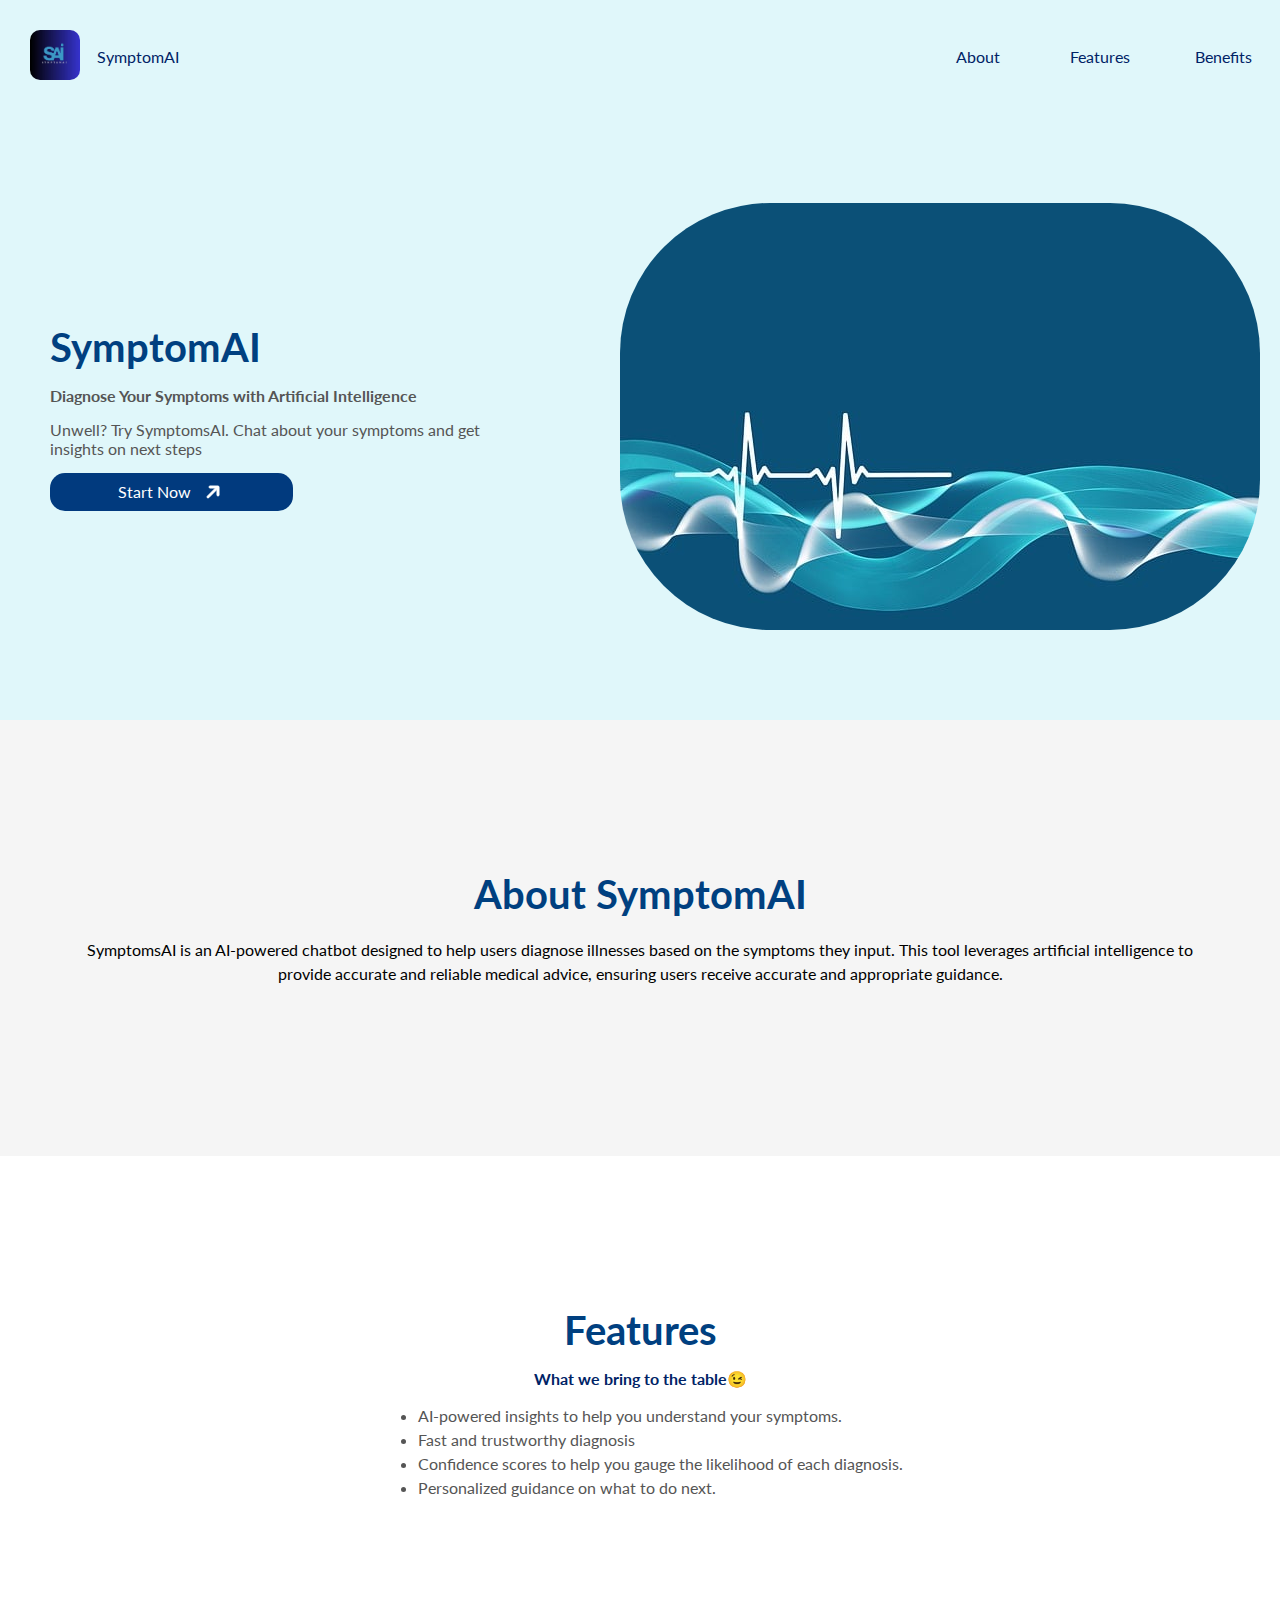
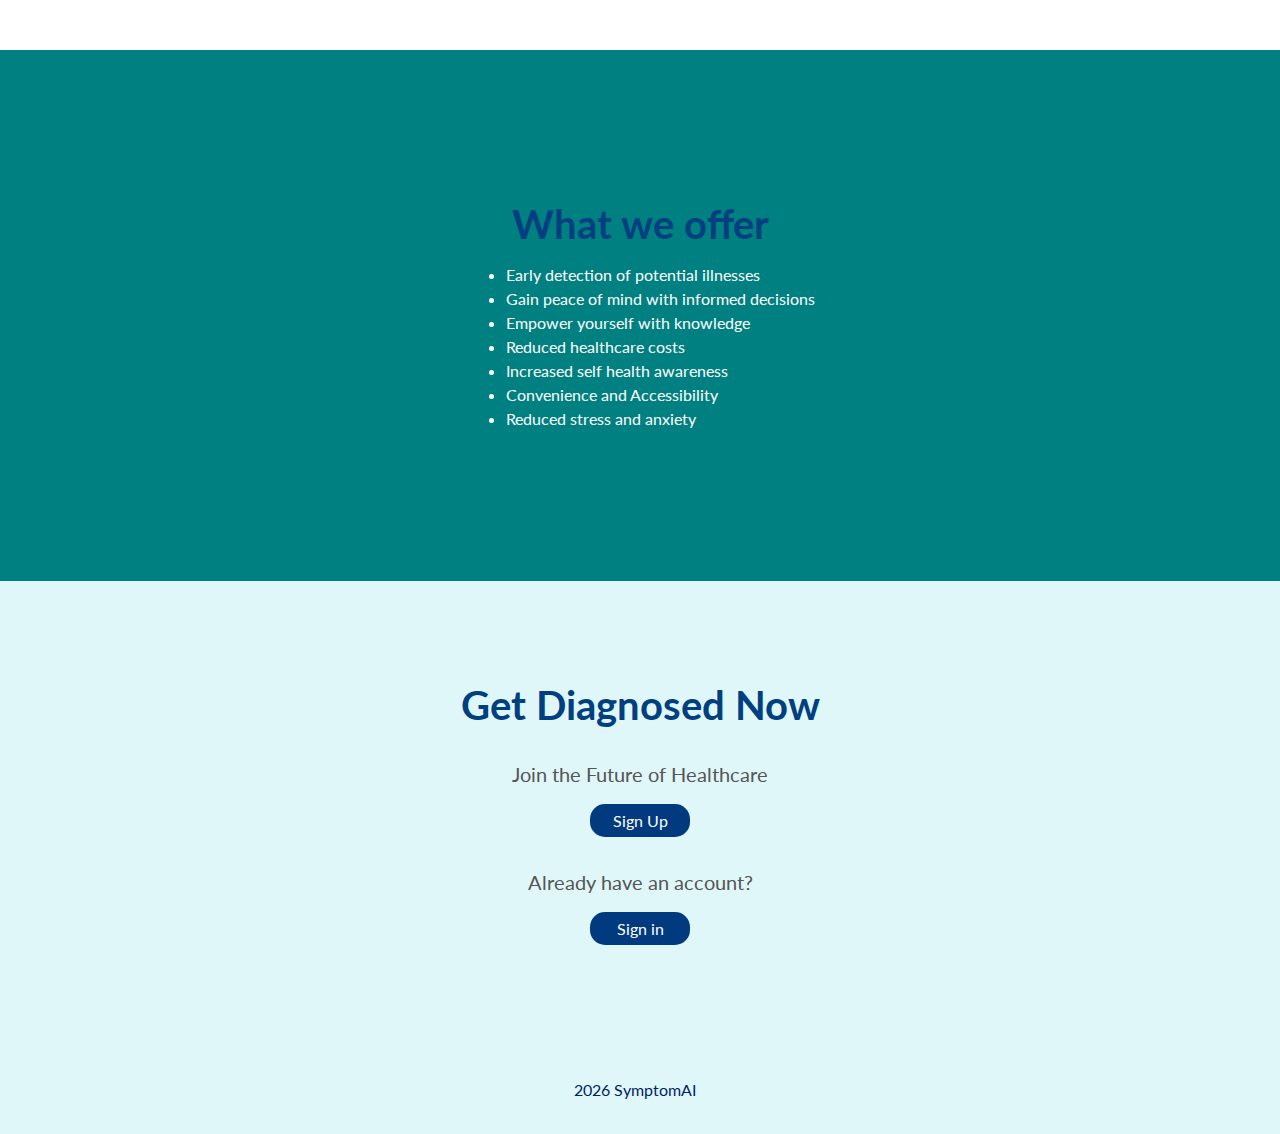
==== src/index.html @ 1d0151fc "Made the landing page responsive and other completed pages responsive, added a sign up page, replace" ====
<!DOCTYPE html>
<html lang="en">
<head>
    <meta charset="UTF-8">
    <meta name="viewport" content="width=device-width, initial-scale=1.0">
    <!-- Favicon -->
     <link rel="icon" type="image/jpg" href="/images/SymptomsAI logo.jpg">
    <title>SymptomAI: Diagnose with AI</title>
    <!-- Styling -->
    <link rel="stylesheet" href="/styles/style.css">

    <!-- Fonts -->
      <!-- Fonts -->
    <link rel="preconnect" href="https://fonts.googleapis.com">
    <link rel="preconnect" href="https://fonts.gstatic.com" crossorigin>
    <link href="https://fonts.googleapis.com/css2?family=Lato:ital,wght@0,100;0,300;0,400;0,700;0,900;1,100;1,300;1,400;1,700;1,900&display=swap" rel="stylesheet">

    <!-- JavaScript -->
    <script src="/src/index.js" defer></script>

</head>
<body onload="displayCurrentYear()">
    <header>
        <div class="head">
           <a href="#home"> <img src="/images/SymptomsAI logo.jpg" id="header-logo" style= "width:50px; border-radius: 10px;"></a>
          <p>SymptomAI</p>
        </div>
        <!-- Hamburger Icon -->
        <div class="hamburger-menu">
           <div class="bar"></div>
           <div class="bar"></div>
           <div class="bar"></div>
        </div>

        <nav class="navigation">            
            <a href="#about">About</a>
            <a href="#features">Features</a>
            <a href="#benefits">Benefits</a>
        </nav>
    </header>

    <main>
        <!-- Hero -->
        <section class="hero" id="home">
            <div class="hero-main " >
                <h1>SymptomAI</h1>
                <h4>Diagnose Your Symptoms with Artificial Intelligence</h4>
                
                <p>Unwell? Try SymptomsAI. Chat about your symptoms and get insights on next steps</p>
                <a class="btn hero-btn" href="/src/register.html">Start Now<img src="/images/diagonal-arrow.svg" alt=""></a>
            </div>
            <div>
                <img class="main-img" src="/images/medicine.jpg" alt="Image by Gerd Altmann from Pixabay">
            </div>   
        </section>

        <!-- About -->
        <section id="about" >
            <div class="about">
              <h3>About SymptomAI</h3>
              <p>SymptomsAI is an AI-powered chatbot designed to help users diagnose illnesses based on the symptoms they input. This tool leverages artificial intelligence to provide accurate and reliable medical advice, ensuring users receive accurate and appropriate guidance.</p>
            </div>  
        </section>

        <!-- Features -->
        <section id="features" class="features">
            <h3>Features</h3>
            <h4>What we bring to the table😉 </h4>
            <ul>
                <li>AI-powered insights to help you understand your symptoms.</li>
                <li>Fast and trustworthy diagnosis</li>
                <li>Confidence scores to help you gauge the likelihood of each diagnosis.</li>
                <li>Personalized guidance on what to do next.</li>
            </ul>
        </section>

        <!-- Benefits -->
        <section id="benefits" class="benefits">
            <h3>What we offer </h3>
            <ul>
                <li>Early detection of potential illnesses</li>
                <li>Gain peace of mind with informed decisions</li>
                <li>Empower yourself with knowledge</li>
                <li>Reduced healthcare costs</li>
                <li>Increased self health awareness</li>
                <li>Convenience and Accessibility</li>
                <li>Reduced stress and anxiety</li>
            </ul>
        </section>
        <!-- CTA (Call To Action) -->
        <section id="action" class="cta">
            
            <h2>Get Diagnosed Now</h2>
            <p>Join the Future of Healthcare </p>
            <a class="btn other-btn" href="/src/register.html" target="_blank">Sign Up</a>
            <p>Already have an account?</p>
            <a class="btn other-btn" href="/src/login.html" target="_self">Sign in</a>
        </section>
    </main>

     <!-- Back to top arrow -->
     <button onclick="topFunction()" id="myBtn" title="Go to top"><img src="/images/up-arrow.svg"></button>

    <footer>
        <p> <span id="currentYear"></span> SymptomAI</p> </p>
    </footer>
</body>
</html>
---- styles/style.css ----
/* General Styling */

* {
  margin: 0;
  box-sizing: border-box;
  scroll-behavior: smooth;
  font-family: "Lato", sans-serif;
  
}

body{
  background-color: #E0F7FA;
}
h2, h3{
  color: #004080;
  font-weight: bold;
  font-size: 40px;
}

/* NavBar */

/* Hamburger Menu */
.hamburger-menu {
  display: none; 
  cursor: pointer;
  position: fixed;
  right:20px;
  top:20px;
  z-index: 10;
}

.hamburger-menu .bar {
  width: 25px;
  height: 3px;
  background-color: #002366;
  margin: 5px 0;
  transition: 0.4s;
}

header {
  display: flex;
  flex-direction: row;
  justify-content: space-between;
  align-items: center;
  padding: 10px;
  margin:20px;
  gap: 10px;
  color: #FFFFFF;
  scroll-behavior: smooth;
  position: relative;
}

.head {
  display: flex;
  align-items: center;
  gap: 7px;
  color:#002366
}

.head p{
  margin-left: 10px;
}

nav {
  display: flex;
  gap: 70px; 
}

nav a {
  text-decoration: none;
  color: #002366;
  cursor: pointer;
  max-width: 55px;
}

nav a:hover {
  text-decoration: underline;
}

.btn {
  padding: 7px;
  width: 50%;
  background-color: #013a7e;
  color: #FFFFFF;
  border: none;
  border-radius: 15px;
  cursor: pointer;
  text-align: center;
  text-decoration: none;
}



.btn:hover {
  background-color: #026b6b;
}

/* Hero */
.hero {
  display: flex;
  gap: 15px;
  justify-content: center;
  align-items: center;
  padding: 70px 0;
  background-color: #E0F7FA;
}

.hero div {
  display: flex;
  flex-direction: column;
  gap: 15px;
  justify-content: center;
}

.hero-main{
  margin: 50px;
}

.hero h1 {
  color: #004080;
  font-weight: bold;
  font-size: 40px;
}

.hero h4, .hero p {
  color: #555555;
}

/* Hero image Animation */
@keyframes slideInFromLeft {
  0% {
    transform: translateX(-100%);
    opacity: 0;
    border-radius: 250px;
  }
  100% {
    transform: translateX(0);
    opacity: 1;
  }
}

.main-img{
  border-radius: 150px;
  margin:20px;
  animation: slideInFromLeft 2s ease-out forwards;
}

.hero-btn{
  display: flex;
  gap: 10px;
  justify-content: center;
  align-items: center;
  text-align: center;
}
/* About */
.about {
  text-align: center;
  padding: 150px 40PX;
  background-color: #F5F5F5;
}

.about p {
  margin: 20px;
  line-height: 1.5;
  text-align: center;
}

/* Features */
.features {
  display: flex;
  flex-direction: column;
  gap: 15px;
  justify-content: center;
  align-items: center;
  padding: 150px 40PX;
  background-color: #FFFFFF;
}


.features h4{
 color: #002366;
}
.features ul {
  color: #555555;
  line-height: 1.5;
}

/* Benefits */
.benefits {
  display: flex;
  flex-direction: column;
  gap: 15px;
  justify-content: center;
  align-items: center;
  padding: 150px 40PX;
  background-color: #008080;
}

.benefits ul {
  color: #FFFFFF;
  line-height: 1.5;
}


/* CTA (Call To ACtion) */
.cta {
  display: flex;
  flex-direction: column;
  gap: 15px;
  justify-content: center;
  align-items: center;
  padding: 100px 40PX;
  background-color: #E0F7FA;
}

.cta p {
  color: #555555;
  line-height: 1.5;
  text-align: center;
  font-size: 20px;
  padding-top: 15px;
}

.other-btn{
  width:100px;
}

/* Footer */
footer {
  display: flex;
  flex-direction: row;
  justify-content: center;
  padding: 35px;
  gap: 10px;
  background-color: #E0F7FA;
  color: #002366;
}


#myBtn {
  display: none; 
  position: fixed; 
  bottom: 20px; 
  right: 30px; 
  z-index: 99; 
  border: none; 
  outline: none;
  background-color: #002366;
  color: white; 
  cursor: pointer; 
  padding: 15px; 
  border-radius: 10px; 
}



/* Media Queries */
@media (max-width: 576px) {

/* Navigation */
  .hamburger-menu {
    display: block; 
  }
  .navigation {
    display: none; 
    position: fixed;
    top: 0;
    left: -100%; /* Hide off-screen initially */
    width: 100%;
    background-color: #f4f4f4;
    transition: left 0.4s;
    flex-direction: column;
    padding:30px;
    z-index: 9;  
  }

  .navigation.show {
    display: flex;
    flex-direction: column;
    left: 0; 
  }

   .head p{
    display: none;
   }

/* Hero */
  .hero h1{
    font-size: 30px;
  }
  h2, h3{
    font-size: 24px;
  }

  .hero{
    display: flex;
    flex-direction: column;
    justify-content: center;
   align-items: center;
   text-align: center;
  }

  .hero-btn {
    margin-left: auto;
    margin-right: auto;
  }

  .main-img{
   display: none;  
  }
}


@media (max-width: 768px) {
  nav{
    gap:15px;
  }

   nav a {
    font-size: 17px;
  }

  .main-img{
    display: none;
  } 

  .hero-main{
    margin:20px;
  }

  .about, .benefits, .features, .cta {
    padding: 150px 20px;
  }

}


@media (max-width: 992px) {

  nav{
    gap:30px;
  }
  nav a {
    font-size: 17.5px;
  }

  .main-img{
    border-radius: 450px;
    width: 400px;
  }
}
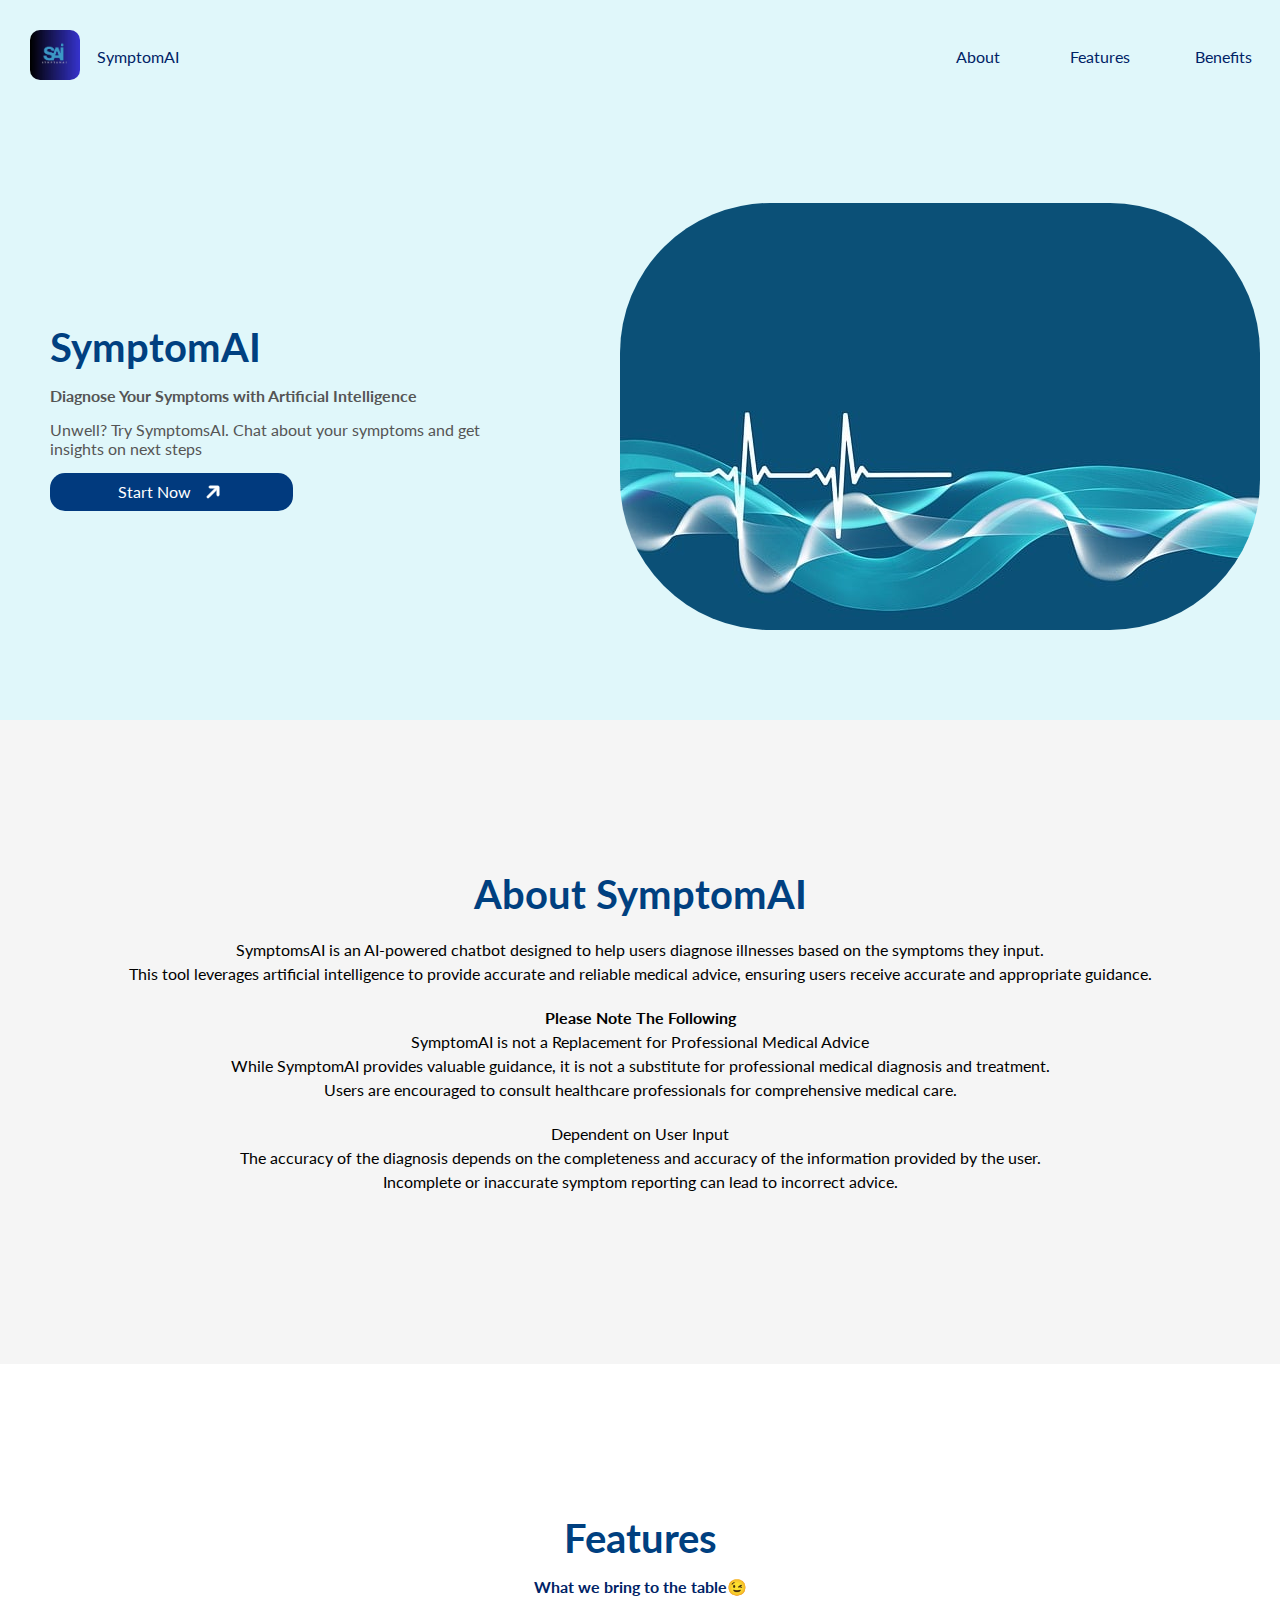
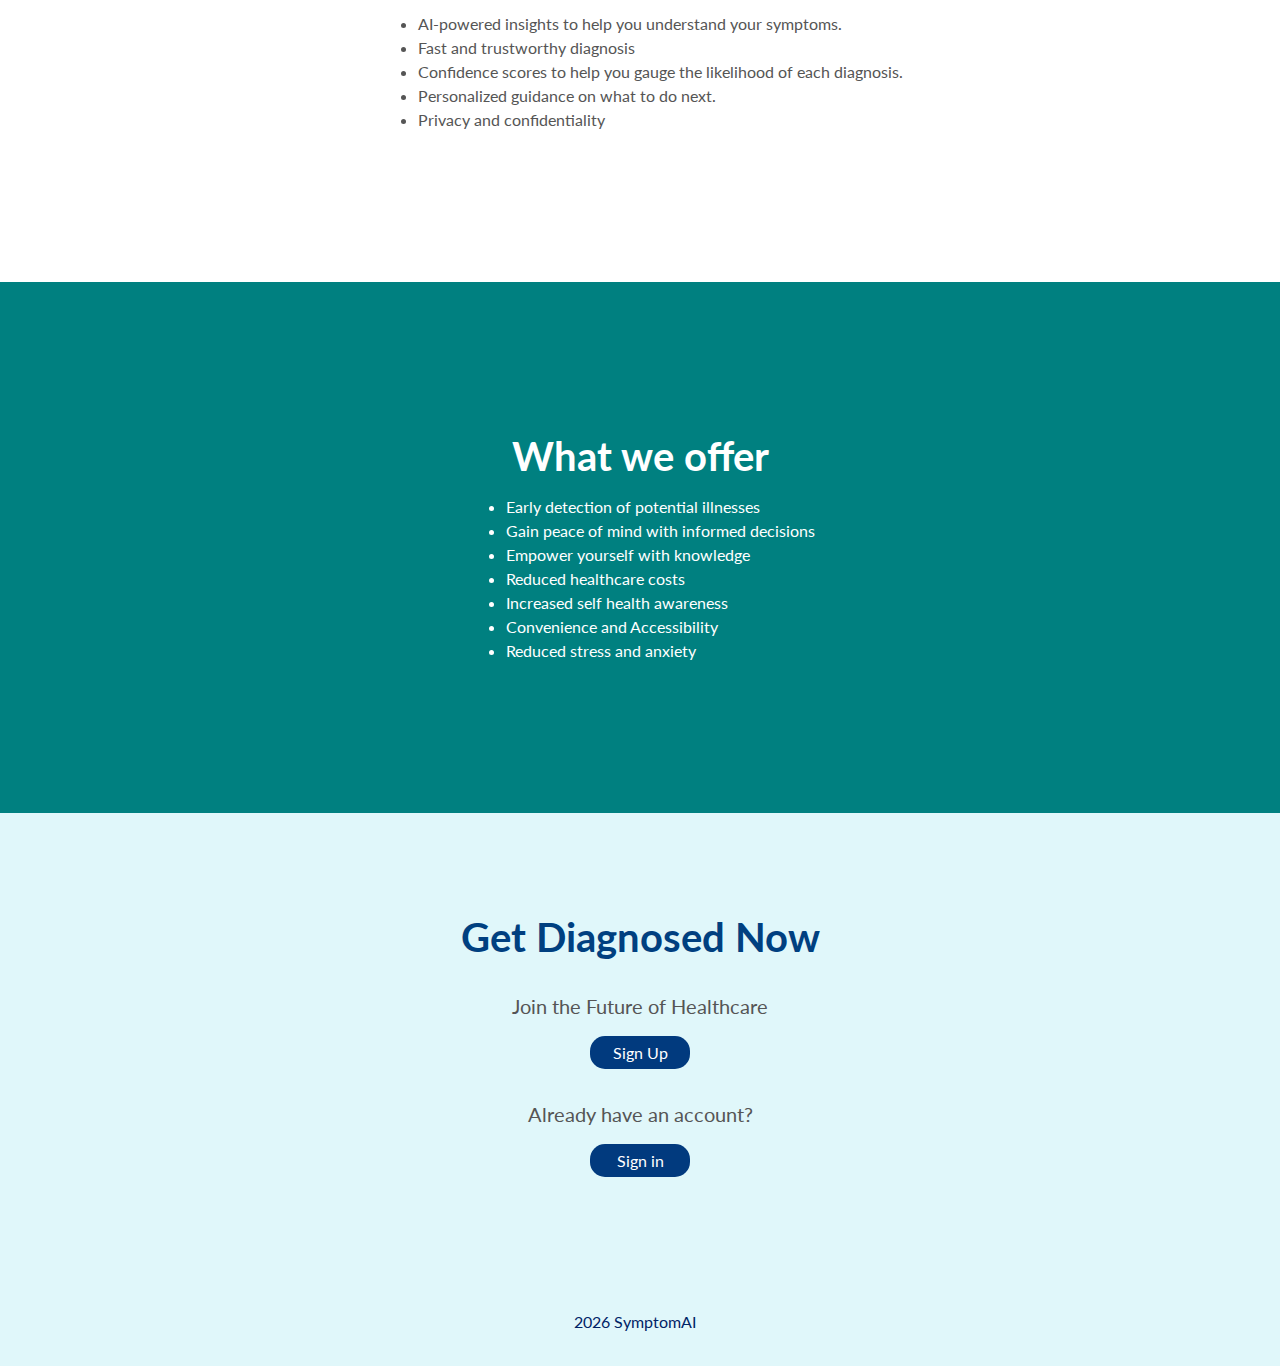
==== commit b3768586: "Included line breaks and additional paragrapghs in the about section." ====
--- a/src/index.html
+++ b/src/index.html
@@ -58,7 +58,16 @@
         <section id="about" >
             <div class="about">
               <h3>About SymptomAI</h3>
-              <p>SymptomsAI is an AI-powered chatbot designed to help users diagnose illnesses based on the symptoms they input. This tool leverages artificial intelligence to provide accurate and reliable medical advice, ensuring users receive accurate and appropriate guidance.</p>
+              <p>SymptomsAI is an AI-powered chatbot designed to help users diagnose illnesses based on the symptoms they input. <br>
+                This tool leverages artificial intelligence to provide accurate and reliable medical advice, ensuring users receive accurate and appropriate guidance.</p>
+              <p><b>Please Note The Following</b><br> SymptomAI is not a Replacement for Professional Medical Advice <br>
+                 While SymptomAI provides valuable guidance, it is not a substitute for professional medical diagnosis and treatment. <br> Users are encouraged to consult healthcare professionals for comprehensive medical care.
+              </p>
+              <p>
+                Dependent on User Input
+                <br>The accuracy of the diagnosis depends on the completeness and accuracy of the information provided by the user. 
+                <br>Incomplete or inaccurate symptom reporting can lead to incorrect advice.
+             </p> 
             </div>  
         </section>
 
@@ -71,6 +80,7 @@
                 <li>Fast and trustworthy diagnosis</li>
                 <li>Confidence scores to help you gauge the likelihood of each diagnosis.</li>
                 <li>Personalized guidance on what to do next.</li>
+                <li>Privacy and confidentiality</li>
             </ul>
         </section>
 
--- a/styles/style.css
+++ b/styles/style.css
@@ -155,7 +155,7 @@
 /* About */
 .about {
   text-align: center;
-  padding: 150px 40PX;
+  padding: 150px 50PX;
   background-color: #F5F5F5;
 }
 
@@ -199,6 +199,9 @@
 .benefits ul {
   color: #FFFFFF;
   line-height: 1.5;
+}
+.benefits h3{
+  color:#FFF;
 }
 
 
